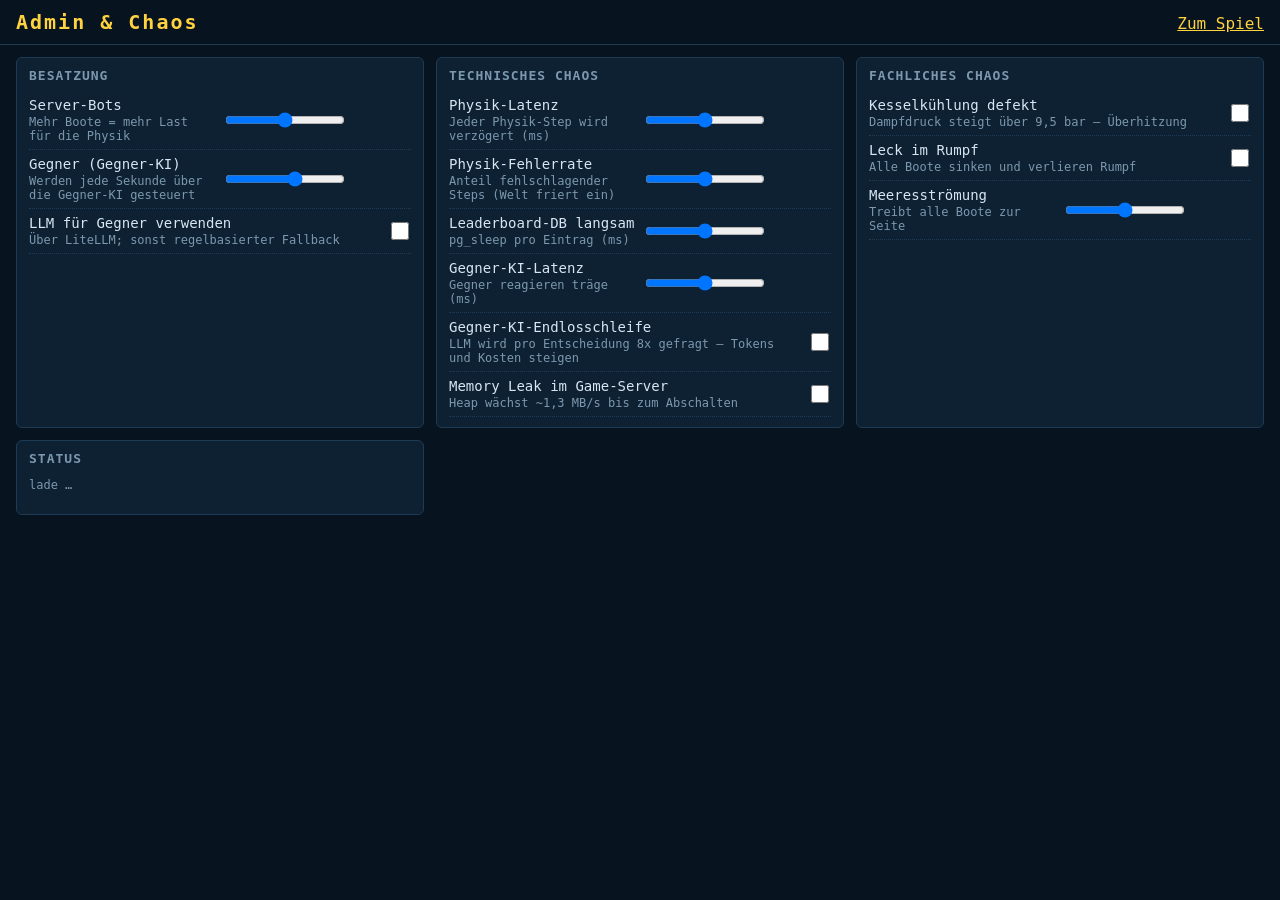
==== game-server/src/main/resources/static/admin.html @ 8ad16198 "Initialer Stand: U-Boot-Arcade für den Observability-Workshop Co-Authored-By: Claude Opus 5.5 <norep" ====
<!doctype html>
<html lang="de">
<head>
  <meta charset="utf-8">
  <meta name="viewport" content="width=device-width, initial-scale=1">
  <title>U-Boot Arcade – Admin</title>
  <link rel="stylesheet" href="style.css">
  <style>
    main { grid-template-columns: repeat(auto-fit, minmax(320px, 1fr)); }
    label { display: grid; grid-template-columns: 1fr 120px 60px; gap: 8px; align-items: center; padding: 6px 0; border-bottom: 1px dotted var(--line); font-size: 14px; }
    label small { display: block; color: var(--muted); font-size: 12px; margin-top: 2px; }
    input[type=range] { width: 120px; }
    output { text-align: right; }
    .toggle { grid-template-columns: 1fr 24px; }
    label input[type=checkbox] { width: 18px; height: 18px; }
    #saved { color: var(--ok); font-size: 13px; min-height: 18px; }
    pre { font-size: 12px; color: var(--muted); white-space: pre-wrap; }
  </style>
</head>
<body>
<header>
  <h1>Admin &amp; Chaos</h1>
  <nav><a href="index.html">Zum Spiel</a></nav>
</header>
<main>
  <section class="panel">
    <h3>Besatzung</h3>
    <label><span>Server-Bots<small>Mehr Boote = mehr Last für die Physik</small></span>
      <input type="range" id="bots" min="0" max="60" step="1"><output for="bots"></output></label>
    <label><span>Gegner (Gegner-KI)<small>Werden jede Sekunde über die Gegner-KI gesteuert</small></span>
      <input type="range" id="enemies" min="0" max="5" step="1"><output for="enemies"></output></label>
    <label class="toggle"><span>LLM für Gegner verwenden<small>Über LiteLLM; sonst regelbasierter Fallback</small></span>
      <input type="checkbox" id="llmEnabled"></label>
  </section>

  <section class="panel">
    <h3>Technisches Chaos</h3>
    <label><span>Physik-Latenz<small>Jeder Physik-Step wird verzögert (ms)</small></span>
      <input type="range" id="physicsLatencyMs" min="0" max="500" step="10"><output for="physicsLatencyMs"></output></label>
    <label><span>Physik-Fehlerrate<small>Anteil fehlschlagender Steps (Welt friert ein)</small></span>
      <input type="range" id="physicsErrorRate" min="0" max="1" step="0.05"><output for="physicsErrorRate"></output></label>
    <label><span>Leaderboard-DB langsam<small>pg_sleep pro Eintrag (ms)</small></span>
      <input type="range" id="leaderboardSlowMs" min="0" max="5000" step="100"><output for="leaderboardSlowMs"></output></label>
    <label><span>Gegner-KI-Latenz<small>Gegner reagieren träge (ms)</small></span>
      <input type="range" id="aiLatencyMs" min="0" max="5000" step="100"><output for="aiLatencyMs"></output></label>
    <label class="toggle"><span>Gegner-KI-Endlosschleife<small>LLM wird pro Entscheidung 8x gefragt – Tokens und Kosten steigen</small></span>
      <input type="checkbox" id="aiRunaway"></label>
    <label class="toggle"><span>Memory Leak im Game-Server<small>Heap wächst ~1,3 MB/s bis zum Abschalten</small></span>
      <input type="checkbox" id="gameServerMemoryLeak"></label>
  </section>

  <section class="panel">
    <h3>Fachliches Chaos</h3>
    <label class="toggle"><span>Kesselkühlung defekt<small>Dampfdruck steigt über 9,5 bar – Überhitzung</small></span>
      <input type="checkbox" id="boilerCoolingBroken"></label>
    <label class="toggle"><span>Leck im Rumpf<small>Alle Boote sinken und verlieren Rumpf</small></span>
      <input type="checkbox" id="hullLeak"></label>
    <label><span>Meeresströmung<small>Treibt alle Boote zur Seite</small></span>
      <input type="range" id="current" min="-5" max="5" step="0.5"><output for="current"></output></label>
    <p id="saved"></p>
  </section>

  <section class="panel">
    <h3>Status</h3>
    <pre id="status">lade …</pre>
  </section>
</main>

<script>
(() => {
  const top = ["bots", "enemies", "llmEnabled"];
  const chaosFields = ["physicsLatencyMs", "physicsErrorRate", "leaderboardSlowMs", "aiLatencyMs", "aiRunaway",
                       "gameServerMemoryLeak", "boilerCoolingBroken", "hullLeak", "current"];
  const el = (id) => document.getElementById(id);
  let settings = null;

  function show(s) {
    settings = s;
    for (const k of top) setField(k, s[k]);
    for (const k of chaosFields) setField(k, s.chaos[k]);
  }
  function setField(k, v) {
    const input = el(k);
    if (input.type === "checkbox") input.checked = !!v; else input.value = v;
    const out = document.querySelector(`output[for=${k}]`);
    if (out) out.textContent = input.value;
  }
  function read(k) {
    const input = el(k);
    return input.type === "checkbox" ? input.checked : Number(input.value);
  }

  let timer = null;
  function save() {
    clearTimeout(timer);
    timer = setTimeout(async () => {
      const body = { ...settings, chaos: { ...settings.chaos } };
      for (const k of top) body[k] = read(k);
      for (const k of chaosFields) body.chaos[k] = read(k);
      const res = await fetch("api/admin/settings", { method: "PUT", headers: { "Content-Type": "application/json" }, body: JSON.stringify(body) });
      show(await res.json());
      el("saved").textContent = "Gespeichert " + new Date().toLocaleTimeString();
    }, 200);
  }

  for (const k of [...top, ...chaosFields]) {
    el(k).addEventListener("input", () => {
      const out = document.querySelector(`output[for=${k}]`);
      if (out) out.textContent = el(k).value;
      save();
    });
  }

  fetch("api/admin/settings").then((r) => r.json()).then(show);
  async function status() {
    try { el("status").textContent = JSON.stringify(await (await fetch("api/status")).json(), null, 2); } catch (e) {}
  }
  setInterval(status, 2000);
  status();
})();
</script>
</body>
</html>
---- game-server/src/main/resources/static/style.css ----
:root {
  --bg: #07131f;
  --panel: #0d2133;
  --line: #1d3b55;
  --text: #d8e6f2;
  --muted: #7d98ad;
  --accent: #ffd23f;
  --danger: #ff5a5f;
  --ok: #4cd98b;
  font-family: ui-monospace, "SFMono-Regular", Menlo, Consolas, monospace;
}
* { box-sizing: border-box; }
body { margin: 0; background: var(--bg); color: var(--text); }
header { display: flex; align-items: baseline; justify-content: space-between; padding: 10px 16px; border-bottom: 1px solid var(--line); }
header h1 { margin: 0; font-size: 20px; letter-spacing: 2px; color: var(--accent); }
a { color: var(--accent); }
main { display: grid; grid-template-columns: minmax(0, 1fr) 300px; gap: 12px; padding: 12px 16px; }
@media (max-width: 1000px) { main { grid-template-columns: 1fr; } }
.stage { position: relative; }
canvas { width: 100%; height: auto; display: block; border: 1px solid var(--line); border-radius: 6px; background: #0a2a45; }
.overlay { position: absolute; inset: 0; display: flex; align-items: center; justify-content: center; background: rgba(3, 10, 18, 0.6); border-radius: 6px; }
.overlay p { font-size: 32px; text-align: center; color: var(--danger); }
.overlay form { background: var(--panel); padding: 24px; border: 1px solid var(--line); border-radius: 8px; text-align: center; }
.overlay h2 { margin-top: 0; }
.overlay input, .overlay button { font: inherit; padding: 8px 12px; border-radius: 4px; border: 1px solid var(--line); }
.overlay input { background: #04101b; color: var(--text); }
.overlay button { background: var(--accent); color: #111; font-weight: bold; cursor: pointer; }
.hint { color: var(--muted); font-size: 13px; }
.hidden { display: none !important; }
.banner { position: absolute; top: 10px; left: 50%; transform: translateX(-50%); background: var(--danger); color: #fff; padding: 6px 14px; border-radius: 4px; font-weight: bold; }
aside { display: flex; flex-direction: column; gap: 10px; }
.panel { background: var(--panel); border: 1px solid var(--line); border-radius: 6px; padding: 10px 12px; }
.panel h3 { margin: 0 0 8px; font-size: 13px; text-transform: uppercase; letter-spacing: 1px; color: var(--muted); }
.gauges { display: grid; grid-template-columns: 95px 1fr; gap: 4px 8px; margin: 0; font-size: 14px; }
.gauges dt { color: var(--muted); }
.gauges dd { margin: 0; }
meter { width: 90px; vertical-align: middle; }
.chaos { list-style: none; margin: 8px 0 0; padding: 0; }
.chaos li { color: var(--danger); font-size: 13px; }
.chaos li::before { content: "⚠ "; }
.events, .leaderboard { margin: 0; padding-left: 28px; font-size: 13px; max-height: 200px; overflow: auto; }
.events { list-style: none; padding-left: 0; }
.events li { padding: 2px 0; border-bottom: 1px dotted var(--line); }
.events .kill { color: var(--accent); }
.events .warn { color: var(--danger); }
.leaderboard li span { color: var(--muted); }
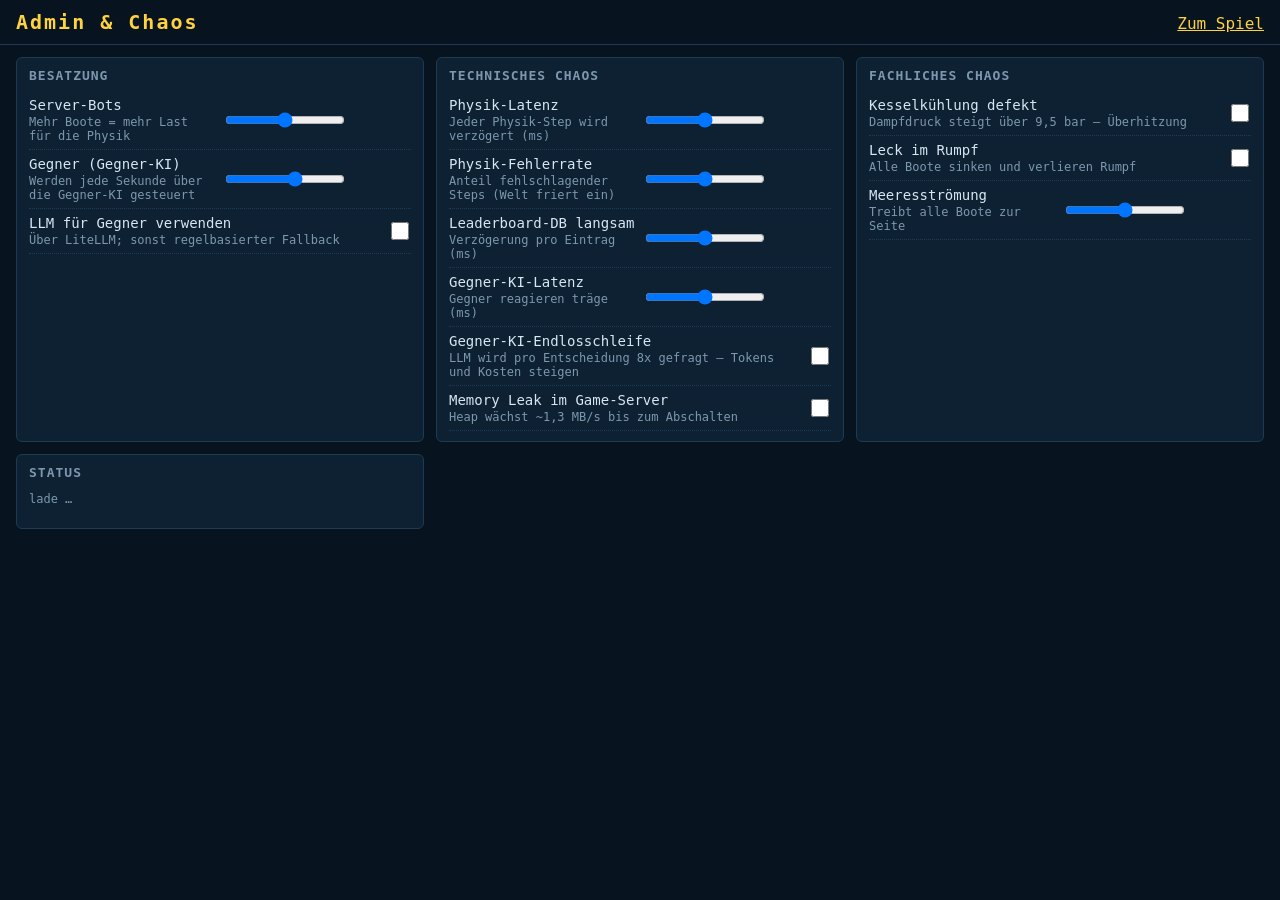
==== commit 8cfbbd16: "Leaderboard: H2-Datei-DB statt Postgres in allen Betriebsarten - H2 statt Postgres-Treiber, Standard" ====
--- a/game-server/src/main/resources/static/admin.html
+++ b/game-server/src/main/resources/static/admin.html
@@ -39,7 +39,7 @@
       <input type="range" id="physicsLatencyMs" min="0" max="500" step="10"><output for="physicsLatencyMs"></output></label>
     <label><span>Physik-Fehlerrate<small>Anteil fehlschlagender Steps (Welt friert ein)</small></span>
       <input type="range" id="physicsErrorRate" min="0" max="1" step="0.05"><output for="physicsErrorRate"></output></label>
-    <label><span>Leaderboard-DB langsam<small>pg_sleep pro Eintrag (ms)</small></span>
+    <label><span>Leaderboard-DB langsam<small>Verzögerung pro Eintrag (ms)</small></span>
       <input type="range" id="leaderboardSlowMs" min="0" max="5000" step="100"><output for="leaderboardSlowMs"></output></label>
     <label><span>Gegner-KI-Latenz<small>Gegner reagieren träge (ms)</small></span>
       <input type="range" id="aiLatencyMs" min="0" max="5000" step="100"><output for="aiLatencyMs"></output></label>
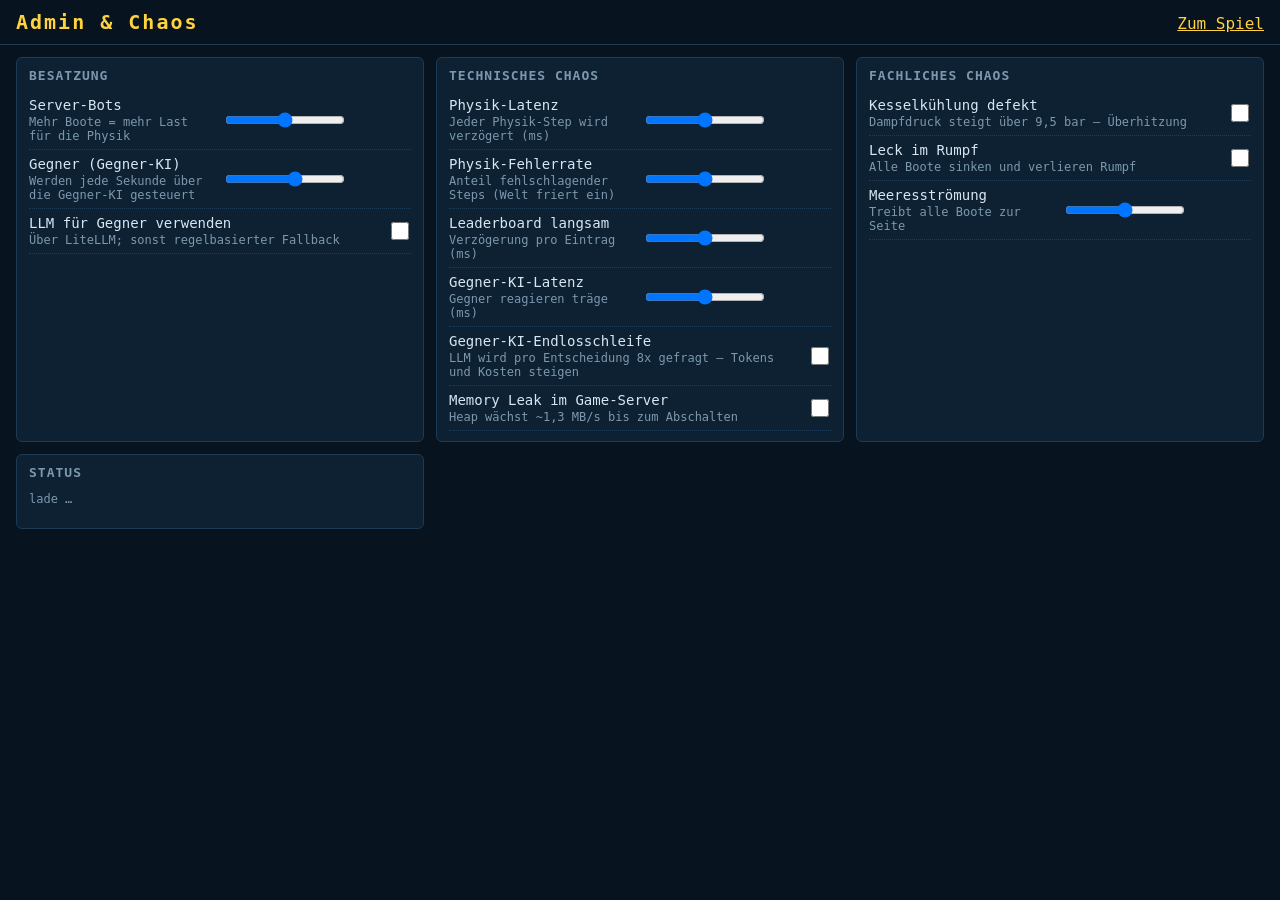
==== commit 08a9804c: "arc42-Review zu #2 eingearbeitet - README/07-02: letzte veraltete Aussagen (DB-Span, Profil local) -" ====
--- a/game-server/src/main/resources/static/admin.html
+++ b/game-server/src/main/resources/static/admin.html
@@ -39,7 +39,7 @@
       <input type="range" id="physicsLatencyMs" min="0" max="500" step="10"><output for="physicsLatencyMs"></output></label>
     <label><span>Physik-Fehlerrate<small>Anteil fehlschlagender Steps (Welt friert ein)</small></span>
       <input type="range" id="physicsErrorRate" min="0" max="1" step="0.05"><output for="physicsErrorRate"></output></label>
-    <label><span>Leaderboard-DB langsam<small>Verzögerung pro Eintrag (ms)</small></span>
+    <label><span>Leaderboard langsam<small>Verzögerung pro Eintrag (ms)</small></span>
       <input type="range" id="leaderboardSlowMs" min="0" max="5000" step="100"><output for="leaderboardSlowMs"></output></label>
     <label><span>Gegner-KI-Latenz<small>Gegner reagieren träge (ms)</small></span>
       <input type="range" id="aiLatencyMs" min="0" max="5000" step="100"><output for="aiLatencyMs"></output></label>
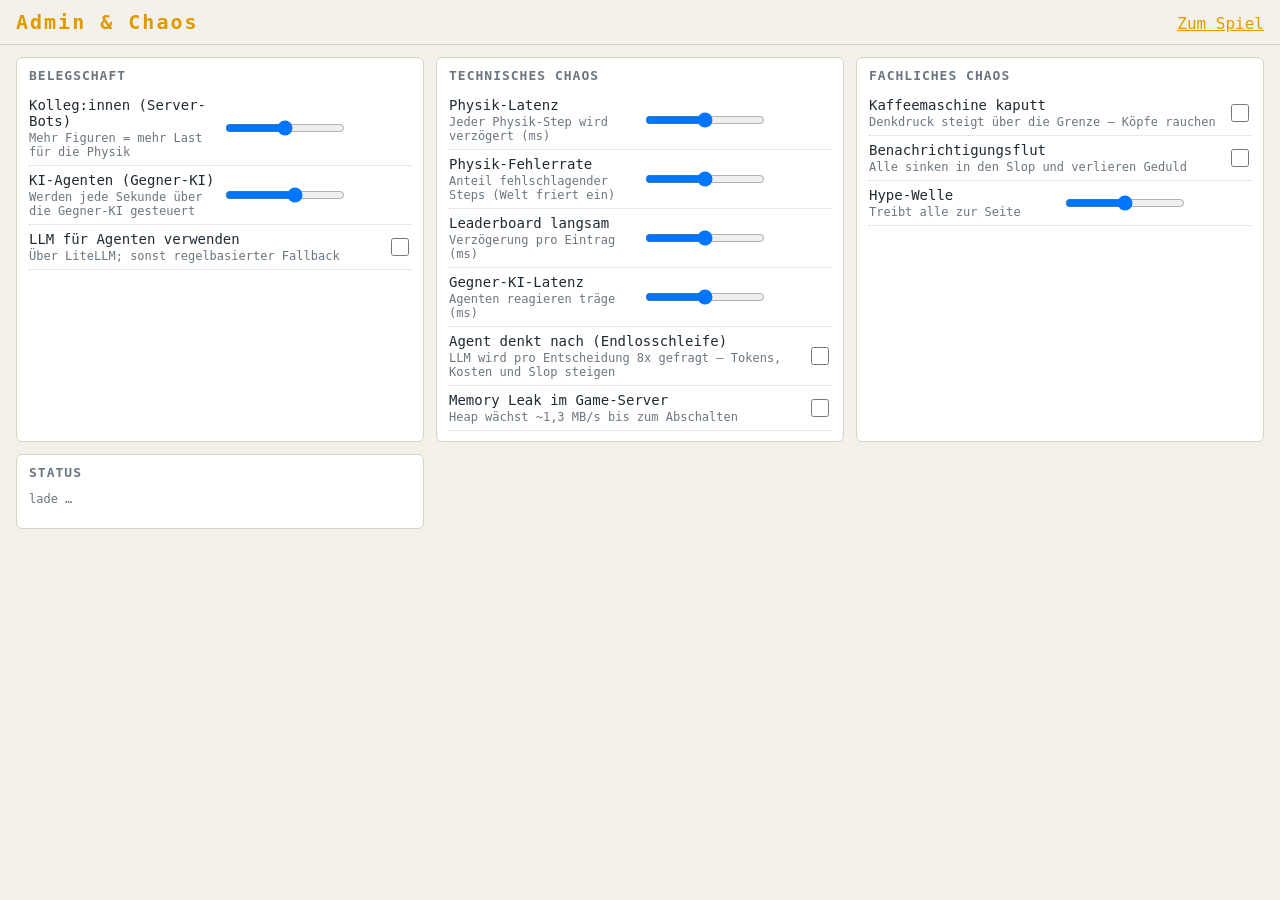
==== commit af1907a2: "Entwurf: Slop Arcade statt U-Boot-Krieg KI-Agenten werfen mit Slop, Menschen mit Geistesblitzen. Nur" ====
--- a/game-server/src/main/resources/static/admin.html
+++ b/game-server/src/main/resources/static/admin.html
@@ -3,7 +3,7 @@
 <head>
   <meta charset="utf-8">
   <meta name="viewport" content="width=device-width, initial-scale=1">
-  <title>U-Boot Arcade – Admin</title>
+  <title>Slop Arcade – Admin</title>
   <link rel="stylesheet" href="style.css">
   <style>
     main { grid-template-columns: repeat(auto-fit, minmax(320px, 1fr)); }
@@ -24,12 +24,12 @@
 </header>
 <main>
   <section class="panel">
-    <h3>Besatzung</h3>
-    <label><span>Server-Bots<small>Mehr Boote = mehr Last für die Physik</small></span>
+    <h3>Belegschaft</h3>
+    <label><span>Kolleg:innen (Server-Bots)<small>Mehr Figuren = mehr Last für die Physik</small></span>
       <input type="range" id="bots" min="0" max="60" step="1"><output for="bots"></output></label>
-    <label><span>Gegner (Gegner-KI)<small>Werden jede Sekunde über die Gegner-KI gesteuert</small></span>
+    <label><span>KI-Agenten (Gegner-KI)<small>Werden jede Sekunde über die Gegner-KI gesteuert</small></span>
       <input type="range" id="enemies" min="0" max="5" step="1"><output for="enemies"></output></label>
-    <label class="toggle"><span>LLM für Gegner verwenden<small>Über LiteLLM; sonst regelbasierter Fallback</small></span>
+    <label class="toggle"><span>LLM für Agenten verwenden<small>Über LiteLLM; sonst regelbasierter Fallback</small></span>
       <input type="checkbox" id="llmEnabled"></label>
   </section>
 
@@ -41,9 +41,9 @@
       <input type="range" id="physicsErrorRate" min="0" max="1" step="0.05"><output for="physicsErrorRate"></output></label>
     <label><span>Leaderboard langsam<small>Verzögerung pro Eintrag (ms)</small></span>
       <input type="range" id="leaderboardSlowMs" min="0" max="5000" step="100"><output for="leaderboardSlowMs"></output></label>
-    <label><span>Gegner-KI-Latenz<small>Gegner reagieren träge (ms)</small></span>
+    <label><span>Gegner-KI-Latenz<small>Agenten reagieren träge (ms)</small></span>
       <input type="range" id="aiLatencyMs" min="0" max="5000" step="100"><output for="aiLatencyMs"></output></label>
-    <label class="toggle"><span>Gegner-KI-Endlosschleife<small>LLM wird pro Entscheidung 8x gefragt – Tokens und Kosten steigen</small></span>
+    <label class="toggle"><span>Agent denkt nach (Endlosschleife)<small>LLM wird pro Entscheidung 8x gefragt – Tokens, Kosten und Slop steigen</small></span>
       <input type="checkbox" id="aiRunaway"></label>
     <label class="toggle"><span>Memory Leak im Game-Server<small>Heap wächst ~1,3 MB/s bis zum Abschalten</small></span>
       <input type="checkbox" id="gameServerMemoryLeak"></label>
@@ -51,11 +51,11 @@
 
   <section class="panel">
     <h3>Fachliches Chaos</h3>
-    <label class="toggle"><span>Kesselkühlung defekt<small>Dampfdruck steigt über 9,5 bar – Überhitzung</small></span>
+    <label class="toggle"><span>Kaffeemaschine kaputt<small>Denkdruck steigt über die Grenze – Köpfe rauchen</small></span>
       <input type="checkbox" id="boilerCoolingBroken"></label>
-    <label class="toggle"><span>Leck im Rumpf<small>Alle Boote sinken und verlieren Rumpf</small></span>
+    <label class="toggle"><span>Benachrichtigungsflut<small>Alle sinken in den Slop und verlieren Geduld</small></span>
       <input type="checkbox" id="hullLeak"></label>
-    <label><span>Meeresströmung<small>Treibt alle Boote zur Seite</small></span>
+    <label><span>Hype-Welle<small>Treibt alle zur Seite</small></span>
       <input type="range" id="current" min="-5" max="5" step="0.5"><output for="current"></output></label>
     <p id="saved"></p>
   </section>
--- a/game-server/src/main/resources/static/style.css
+++ b/game-server/src/main/resources/static/style.css
@@ -1,29 +1,30 @@
 :root {
-  --bg: #07131f;
-  --panel: #0d2133;
-  --line: #1d3b55;
-  --text: #d8e6f2;
-  --muted: #7d98ad;
-  --accent: #ffd23f;
-  --danger: #ff5a5f;
-  --ok: #4cd98b;
+  --bg: #f4f1ea;
+  --panel: #ffffff;
+  --line: #d9d2c3;
+  --text: #1f2a33;
+  --muted: #6b7680;
+  --accent: #e09a00;
+  --danger: #c43d3d;
+  --ok: #2f9e5f;
   font-family: ui-monospace, "SFMono-Regular", Menlo, Consolas, monospace;
 }
 * { box-sizing: border-box; }
 body { margin: 0; background: var(--bg); color: var(--text); }
 header { display: flex; align-items: baseline; justify-content: space-between; padding: 10px 16px; border-bottom: 1px solid var(--line); }
+header .tagline { margin: 0 auto 0 16px; color: var(--muted); font-size: 13px; }
 header h1 { margin: 0; font-size: 20px; letter-spacing: 2px; color: var(--accent); }
 a { color: var(--accent); }
 main { display: grid; grid-template-columns: minmax(0, 1fr) 300px; gap: 12px; padding: 12px 16px; }
 @media (max-width: 1000px) { main { grid-template-columns: 1fr; } }
 .stage { position: relative; }
-canvas { width: 100%; height: auto; display: block; border: 1px solid var(--line); border-radius: 6px; background: #0a2a45; }
-.overlay { position: absolute; inset: 0; display: flex; align-items: center; justify-content: center; background: rgba(3, 10, 18, 0.6); border-radius: 6px; }
-.overlay p { font-size: 32px; text-align: center; color: var(--danger); }
+canvas { width: 100%; height: auto; display: block; border: 1px solid var(--line); border-radius: 6px; background: #e9f4ff; }
+.overlay { position: absolute; inset: 0; display: flex; align-items: center; justify-content: center; background: rgba(40, 50, 20, 0.45); border-radius: 6px; }
+.overlay p { font-size: 32px; text-align: center; color: #e8f5b0; text-shadow: 0 2px 4px #000; }
 .overlay form { background: var(--panel); padding: 24px; border: 1px solid var(--line); border-radius: 8px; text-align: center; }
 .overlay h2 { margin-top: 0; }
 .overlay input, .overlay button { font: inherit; padding: 8px 12px; border-radius: 4px; border: 1px solid var(--line); }
-.overlay input { background: #04101b; color: var(--text); }
+.overlay input { background: #fbfaf6; color: var(--text); }
 .overlay button { background: var(--accent); color: #111; font-weight: bold; cursor: pointer; }
 .hint { color: var(--muted); font-size: 13px; }
 .hidden { display: none !important; }
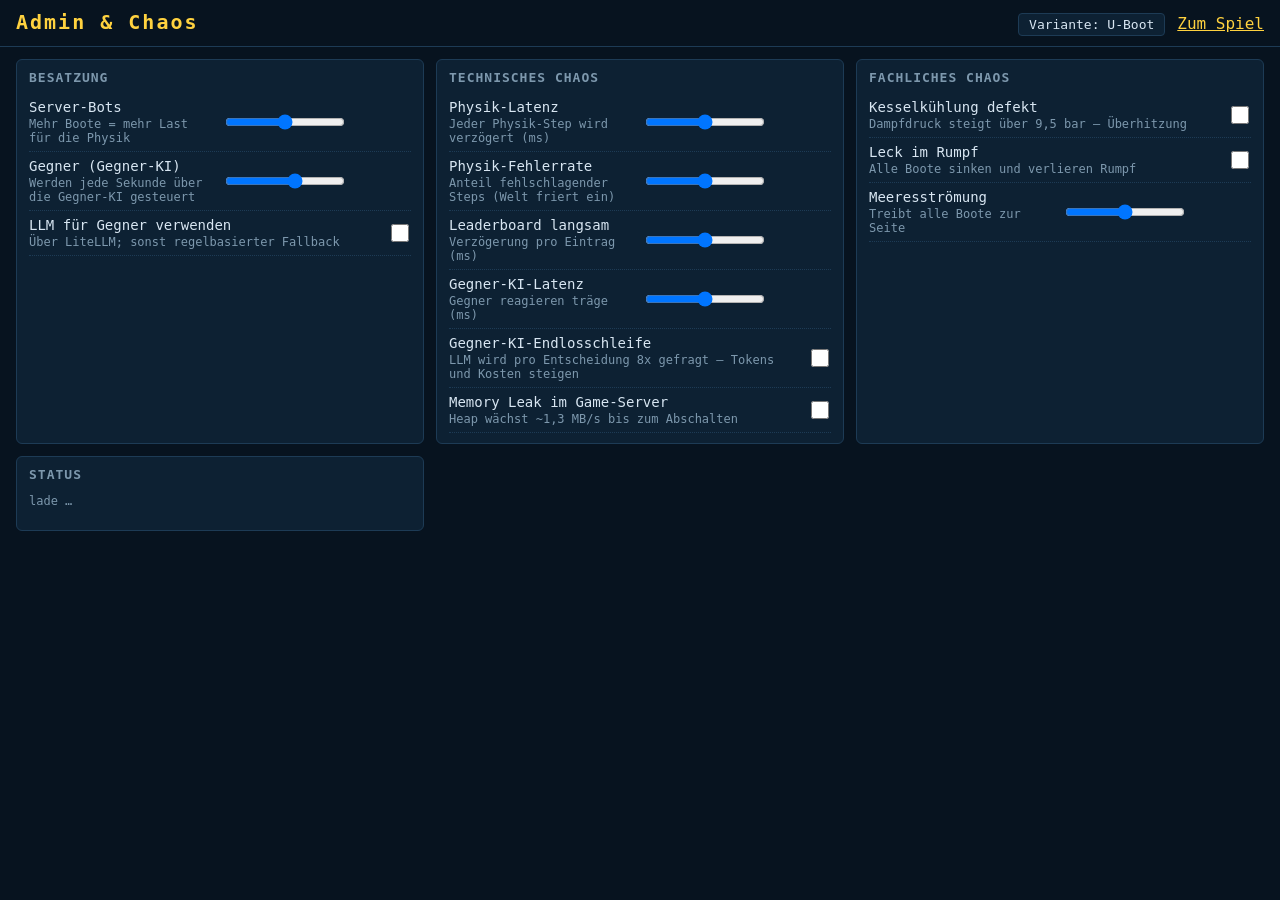
==== commit c112a5b5: "Slop als umschaltbare Variante neben U-Boot Statt das Spiel umzubenennen, gibt es jetzt zwei Darstel" ====
--- a/game-server/src/main/resources/static/admin.html
+++ b/game-server/src/main/resources/static/admin.html
@@ -1,9 +1,9 @@
 <!doctype html>
-<html lang="de">
+<html lang="de" data-title-suffix=" – Admin">
 <head>
   <meta charset="utf-8">
   <meta name="viewport" content="width=device-width, initial-scale=1">
-  <title>Slop Arcade – Admin</title>
+  <title>U-Boot Arcade – Admin</title>
   <link rel="stylesheet" href="style.css">
   <style>
     main { grid-template-columns: repeat(auto-fit, minmax(320px, 1fr)); }
@@ -20,16 +20,16 @@
 <body>
 <header>
   <h1>Admin &amp; Chaos</h1>
-  <nav><a href="index.html">Zum Spiel</a></nav>
+  <nav><button id="theme-toggle" type="button">Variante</button> <a href="index.html">Zum Spiel</a></nav>
 </header>
 <main>
   <section class="panel">
-    <h3>Belegschaft</h3>
-    <label><span>Kolleg:innen (Server-Bots)<small>Mehr Figuren = mehr Last für die Physik</small></span>
+    <h3 data-t="crew">Besatzung</h3>
+    <label><span data-t="bots"></span>
       <input type="range" id="bots" min="0" max="60" step="1"><output for="bots"></output></label>
-    <label><span>KI-Agenten (Gegner-KI)<small>Werden jede Sekunde über die Gegner-KI gesteuert</small></span>
+    <label><span data-t="enemies"></span>
       <input type="range" id="enemies" min="0" max="5" step="1"><output for="enemies"></output></label>
-    <label class="toggle"><span>LLM für Agenten verwenden<small>Über LiteLLM; sonst regelbasierter Fallback</small></span>
+    <label class="toggle"><span data-t="llm"></span>
       <input type="checkbox" id="llmEnabled"></label>
   </section>
 
@@ -41,9 +41,9 @@
       <input type="range" id="physicsErrorRate" min="0" max="1" step="0.05"><output for="physicsErrorRate"></output></label>
     <label><span>Leaderboard langsam<small>Verzögerung pro Eintrag (ms)</small></span>
       <input type="range" id="leaderboardSlowMs" min="0" max="5000" step="100"><output for="leaderboardSlowMs"></output></label>
-    <label><span>Gegner-KI-Latenz<small>Agenten reagieren träge (ms)</small></span>
+    <label><span data-t="aiLatency"></span>
       <input type="range" id="aiLatencyMs" min="0" max="5000" step="100"><output for="aiLatencyMs"></output></label>
-    <label class="toggle"><span>Agent denkt nach (Endlosschleife)<small>LLM wird pro Entscheidung 8x gefragt – Tokens, Kosten und Slop steigen</small></span>
+    <label class="toggle"><span data-t="aiRunaway"></span>
       <input type="checkbox" id="aiRunaway"></label>
     <label class="toggle"><span>Memory Leak im Game-Server<small>Heap wächst ~1,3 MB/s bis zum Abschalten</small></span>
       <input type="checkbox" id="gameServerMemoryLeak"></label>
@@ -51,11 +51,11 @@
 
   <section class="panel">
     <h3>Fachliches Chaos</h3>
-    <label class="toggle"><span>Kaffeemaschine kaputt<small>Denkdruck steigt über die Grenze – Köpfe rauchen</small></span>
+    <label class="toggle"><span data-t="boiler"></span>
       <input type="checkbox" id="boilerCoolingBroken"></label>
-    <label class="toggle"><span>Benachrichtigungsflut<small>Alle sinken in den Slop und verlieren Geduld</small></span>
+    <label class="toggle"><span data-t="leak"></span>
       <input type="checkbox" id="hullLeak"></label>
-    <label><span>Hype-Welle<small>Treibt alle zur Seite</small></span>
+    <label><span data-t="current"></span>
       <input type="range" id="current" min="-5" max="5" step="0.5"><output for="current"></output></label>
     <p id="saved"></p>
   </section>
@@ -66,6 +66,7 @@
   </section>
 </main>
 
+<script src="theme.js"></script>
 <script>
 (() => {
   const top = ["bots", "enemies", "llmEnabled"];
--- a/game-server/src/main/resources/static/style.css
+++ b/game-server/src/main/resources/static/style.css
@@ -1,4 +1,21 @@
 :root {
+  --bg: #07131f;
+  --panel: #0d2133;
+  --line: #1d3b55;
+  --text: #d8e6f2;
+  --muted: #7d98ad;
+  --accent: #ffd23f;
+  --danger: #ff5a5f;
+  --ok: #4cd98b;
+  --canvas-bg: #0a2a45;
+  --overlay-bg: rgba(3, 10, 18, 0.6);
+  --input-bg: #04101b;
+  --dead: var(--danger);
+  --dead-shadow: none;
+  font-family: ui-monospace, "SFMono-Regular", Menlo, Consolas, monospace;
+}
+/* Variante „Slop“: hell, Büro statt Tiefsee (siehe theme.js) */
+:root[data-theme="slop"] {
   --bg: #f4f1ea;
   --panel: #ffffff;
   --line: #d9d2c3;
@@ -7,24 +24,31 @@
   --accent: #e09a00;
   --danger: #c43d3d;
   --ok: #2f9e5f;
-  font-family: ui-monospace, "SFMono-Regular", Menlo, Consolas, monospace;
+  --canvas-bg: #e9f4ff;
+  --overlay-bg: rgba(40, 50, 20, 0.45);
+  --input-bg: #fbfaf6;
+  --dead: #e8f5b0;
+  --dead-shadow: 0 2px 4px #000;
 }
+:root[data-theme="slop"] [data-only="uboot"] { display: none; }
 * { box-sizing: border-box; }
 body { margin: 0; background: var(--bg); color: var(--text); }
 header { display: flex; align-items: baseline; justify-content: space-between; padding: 10px 16px; border-bottom: 1px solid var(--line); }
 header .tagline { margin: 0 auto 0 16px; color: var(--muted); font-size: 13px; }
+header nav { display: flex; gap: 12px; align-items: baseline; }
+#theme-toggle { font: inherit; font-size: 13px; padding: 3px 10px; border-radius: 4px; border: 1px solid var(--line); background: var(--panel); color: var(--text); cursor: pointer; }
 header h1 { margin: 0; font-size: 20px; letter-spacing: 2px; color: var(--accent); }
 a { color: var(--accent); }
 main { display: grid; grid-template-columns: minmax(0, 1fr) 300px; gap: 12px; padding: 12px 16px; }
 @media (max-width: 1000px) { main { grid-template-columns: 1fr; } }
 .stage { position: relative; }
-canvas { width: 100%; height: auto; display: block; border: 1px solid var(--line); border-radius: 6px; background: #e9f4ff; }
-.overlay { position: absolute; inset: 0; display: flex; align-items: center; justify-content: center; background: rgba(40, 50, 20, 0.45); border-radius: 6px; }
-.overlay p { font-size: 32px; text-align: center; color: #e8f5b0; text-shadow: 0 2px 4px #000; }
+canvas { width: 100%; height: auto; display: block; border: 1px solid var(--line); border-radius: 6px; background: var(--canvas-bg); }
+.overlay { position: absolute; inset: 0; display: flex; align-items: center; justify-content: center; background: var(--overlay-bg); border-radius: 6px; }
+.overlay p { font-size: 32px; text-align: center; color: var(--dead); text-shadow: var(--dead-shadow); }
 .overlay form { background: var(--panel); padding: 24px; border: 1px solid var(--line); border-radius: 8px; text-align: center; }
 .overlay h2 { margin-top: 0; }
 .overlay input, .overlay button { font: inherit; padding: 8px 12px; border-radius: 4px; border: 1px solid var(--line); }
-.overlay input { background: #fbfaf6; color: var(--text); }
+.overlay input { background: var(--input-bg); color: var(--text); }
 .overlay button { background: var(--accent); color: #111; font-weight: bold; cursor: pointer; }
 .hint { color: var(--muted); font-size: 13px; }
 .hidden { display: none !important; }
